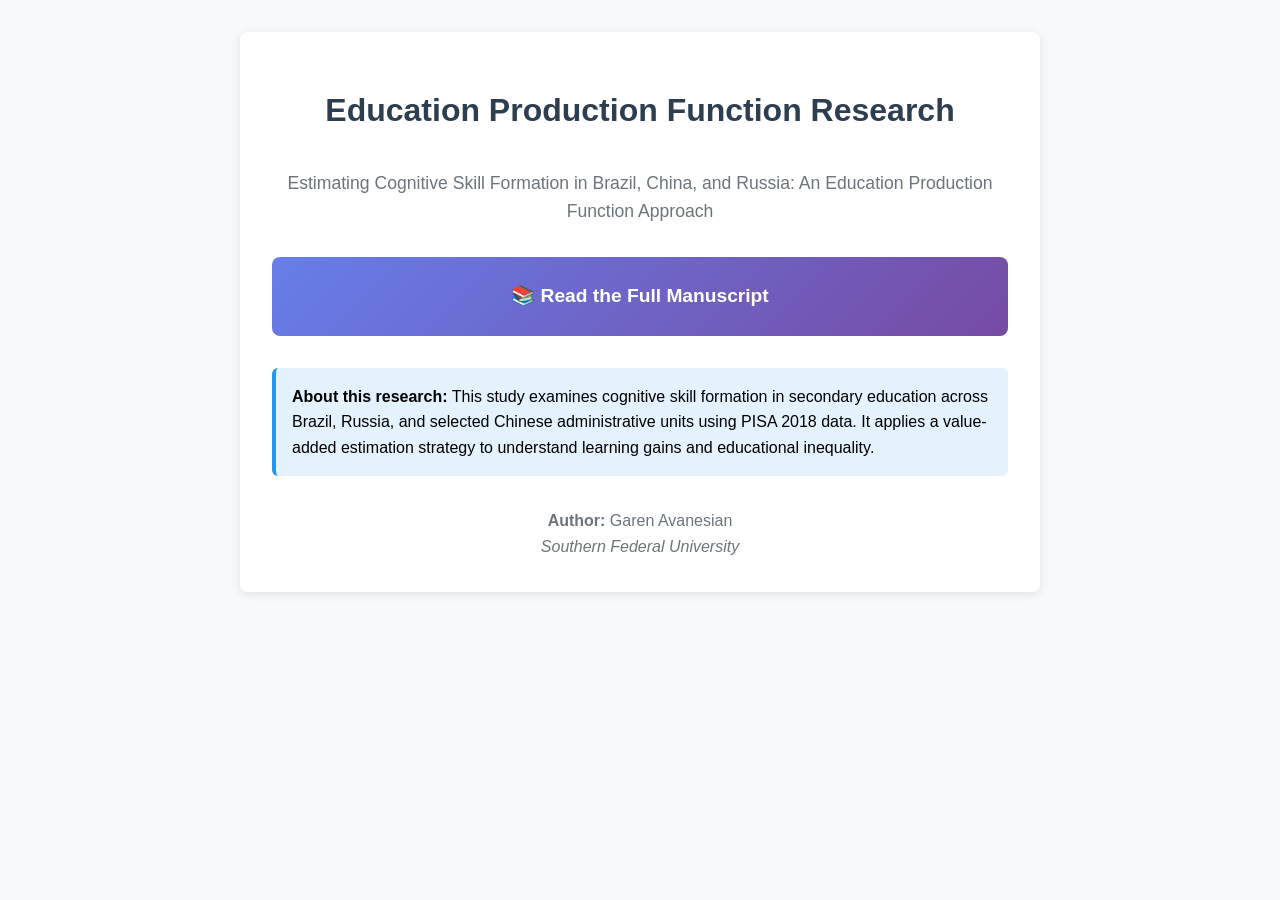
==== docs/index.html @ a7a26458 "fixes for reporoducibility - rds files commited and deployment enabled" ====
<!DOCTYPE html>
<html lang="en">
<head>
    <meta charset="UTF-8">
    <meta name="viewport" content="width=device-width, initial-scale=1.0">
    <title>Education Production Function Research</title>
    <style>
        body {
            font-family: -apple-system, BlinkMacSystemFont, 'Segoe UI', Roboto, sans-serif;
            max-width: 800px;
            margin: 0 auto;
            padding: 2rem;
            line-height: 1.6;
            background-color: #f8f9fa;
        }
        .container {
            background: white;
            padding: 2rem;
            border-radius: 8px;
            box-shadow: 0 2px 10px rgba(0,0,0,0.1);
        }
        h1 {
            color: #2c3e50;
            text-align: center;
            margin-bottom: 2rem;
        }
        .subtitle {
            text-align: center;
            color: #6c757d;
            font-size: 1.1rem;
            margin-bottom: 2rem;
        }
        .manuscript-link {
            display: block;
            background: linear-gradient(135deg, #667eea 0%, #764ba2 100%);
            color: white;
            text-decoration: none;
            padding: 1.5rem;
            border-radius: 8px;
            text-align: center;
            font-size: 1.2rem;
            font-weight: 600;
            margin: 2rem 0;
            transition: transform 0.2s ease;
        }
        .manuscript-link:hover {
            transform: translateY(-2px);
            box-shadow: 0 4px 15px rgba(0,0,0,0.2);
        }
        .info {
            background: #e3f2fd;
            padding: 1rem;
            border-radius: 6px;
            border-left: 4px solid #2196f3;
            margin: 1rem 0;
        }
        .author {
            text-align: center;
            margin-top: 2rem;
            color: #6c757d;
        }
    </style>
</head>
<body>
    <div class="container">
        <h1>Education Production Function Research</h1>
        
        <div class="subtitle">
            Estimating Cognitive Skill Formation in Brazil, China, and Russia: An Education Production Function Approach
        </div>
        
        <a href="manuscript.html" class="manuscript-link">
            📚 Read the Full Manuscript
        </a>
        
        <div class="info">
            <strong>About this research:</strong> This study examines cognitive skill formation in secondary education across Brazil, Russia, and selected Chinese administrative units using PISA 2018 data. It applies a value-added estimation strategy to understand learning gains and educational inequality.
        </div>
        
        <div class="author">
            <strong>Author:</strong> Garen Avanesian<br>
            <em>Southern Federal University</em>
        </div>
    </div>
</body>
</html>
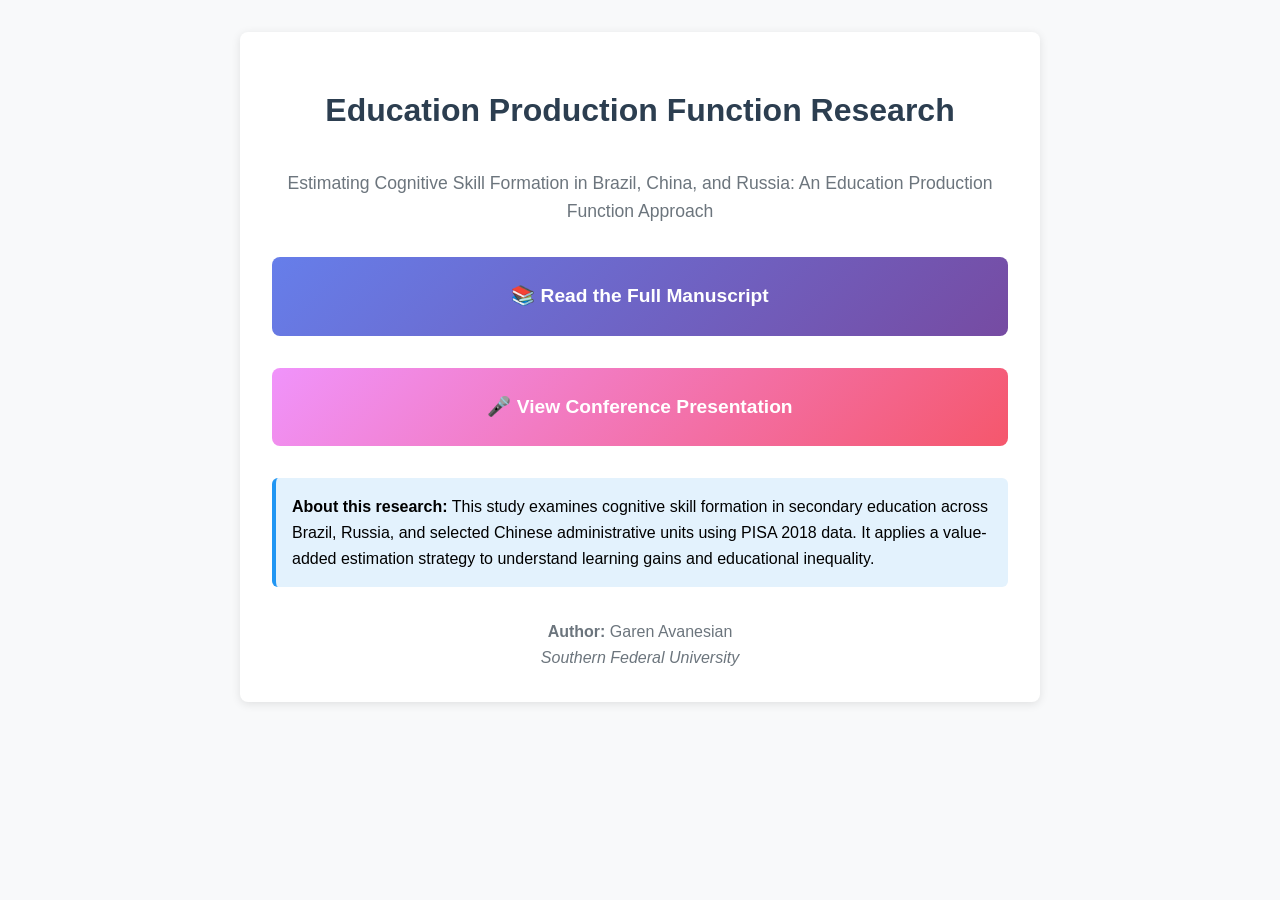
==== commit eca4e424: "presentation html out" ====
--- a/docs/index.html
+++ b/docs/index.html
@@ -47,6 +47,23 @@
             transform: translateY(-2px);
             box-shadow: 0 4px 15px rgba(0,0,0,0.2);
         }
+        .presentation-link {
+            display: block;
+            background: linear-gradient(135deg, #f093fb 0%, #f5576c 100%);
+            color: white;
+            text-decoration: none;
+            padding: 1.5rem;
+            border-radius: 8px;
+            text-align: center;
+            font-size: 1.2rem;
+            font-weight: 600;
+            margin: 2rem 0;
+            transition: transform 0.2s ease;
+        }
+        .presentation-link:hover {
+            transform: translateY(-2px);
+            box-shadow: 0 4px 15px rgba(0,0,0,0.2);
+        }
         .info {
             background: #e3f2fd;
             padding: 1rem;
@@ -73,6 +90,10 @@
             📚 Read the Full Manuscript
         </a>
         
+        <a href="presentation.html" class="presentation-link">
+            🎤 View Conference Presentation
+        </a>
+        
         <div class="info">
             <strong>About this research:</strong> This study examines cognitive skill formation in secondary education across Brazil, Russia, and selected Chinese administrative units using PISA 2018 data. It applies a value-added estimation strategy to understand learning gains and educational inequality.
         </div>
